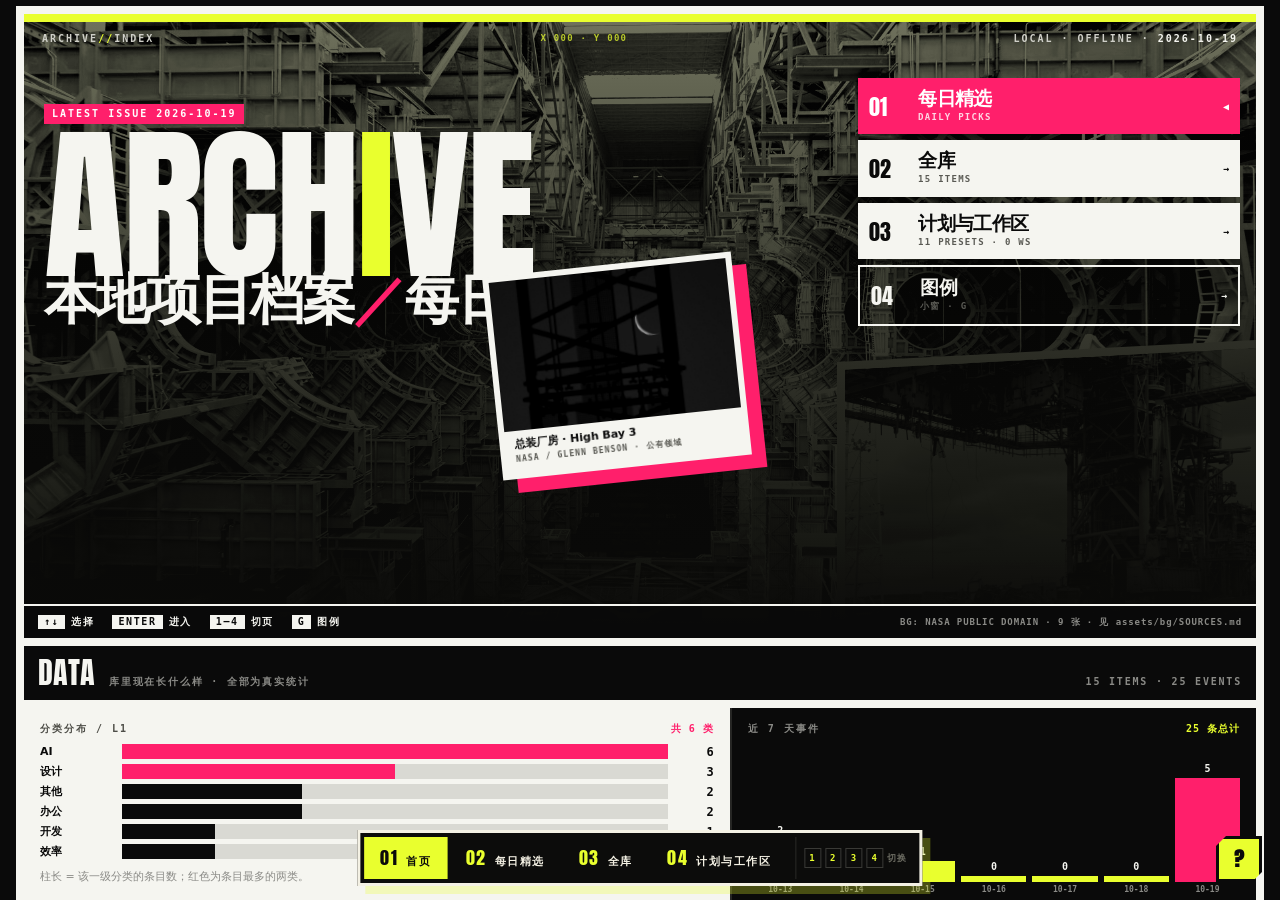
==== index.html @ 202c5e9d "fix: ship user-flow tools and add package dependency gate" ====
<!DOCTYPE html>
<html lang="zh-CN">
<head>
<base href="data/site/">
<meta charset="utf-8">
<title>本地开源项目 · 档案站</title>
<style>
@font-face{font-family:"Big";src:url("../../assets/anton-latin.woff2") format("woff2");font-display:swap}
:root{--ink:#0a0a0a;--paper:#f4f1e4;--fluoro:#e9ff2e;--magenta:#ff1f6b;--mono:SFMono-Regular,Consolas,monospace}
*{box-sizing:border-box}
html,body{margin:0;height:100%;background:#080807;color:var(--paper);font:14px/1.5 "Noto Sans SC","Microsoft YaHei UI",system-ui,sans-serif;overflow:hidden}
#view{position:fixed;inset:0;width:100%;height:100%;border:0;background:#080807}

/* 底部游戏式导航坞 */
.dock{position:fixed;left:50%;bottom:14px;transform:translateX(-50%);z-index:50;display:flex;align-items:stretch;gap:2px;
  background:#0c0c0b;border:3px solid var(--paper);box-shadow:8px 8px 0 rgba(233,255,46,.28);padding:4px}
.dock a{display:flex;align-items:baseline;gap:8px;text-decoration:none;color:var(--paper);
  font:700 11px/1 var(--mono);letter-spacing:.14em;padding:10px 14px;border:2px solid transparent;white-space:nowrap;cursor:pointer;
  transition:background .12s,color .12s,border-color .12s}
.dock a .n{font:400 18px/1 "Big",Impact,sans-serif;color:var(--fluoro)}
.dock a:hover{border-color:var(--paper)}
.dock a.on{background:var(--fluoro);color:#0a0a0a;border-color:var(--fluoro)}
.dock a.on .n{color:#0a0a0a}
.dock .k{margin-left:6px;padding:10px 8px;font:700 9px/1.6 var(--mono);letter-spacing:.14em;color:#6a6a60;border-left:1px solid #2a2a26;display:flex;align-items:center;gap:4px}
.dock .k b{color:var(--fluoro);border:1.5px solid #3a3a36;padding:2px 4px;font-weight:700}
.dock .k b:last-child{margin-right:0}

/* 左上角状态 */
.status{position:fixed;left:16px;bottom:18px;z-index:50;font:700 9px/1.6 var(--mono);letter-spacing:.18em;color:#6a6a60;
  border-left:3px solid var(--fluoro);padding-left:10px;pointer-events:none;text-transform:uppercase}
.status b{display:block;font:400 22px/1 "Big",Impact,sans-serif;color:var(--paper);letter-spacing:0}
.status i{font-style:normal;color:var(--fluoro)}
.status .dot{color:var(--magenta)}

/* ============================================================================
   图例小窗：斜切多边形 + 进场动画 + 每类不同表现
   ============================================================================ */
.lbtn{position:fixed;right:18px;bottom:18px;z-index:70;width:46px;height:46px;background:var(--fluoro);color:#0a0a0a;
  border:3px solid #0a0a0a;font:700 20px/1 "Big",Impact,sans-serif;cursor:pointer;
  clip-path:polygon(0 10px,10px 0,100% 0,100% calc(100% - 10px),calc(100% - 10px) 100%,0 100%);
  box-shadow:4px 4px 0 var(--magenta);transition:transform .12s}
.lbtn:hover{transform:translate(-2px,-2px)}
.lbtn.on{background:var(--magenta);color:#fff;box-shadow:4px 4px 0 var(--fluoro)}

.legend{position:fixed;inset:0;z-index:80;display:none;align-items:center;justify-content:center;padding:26px}
.legend.on{display:flex}
.legend .mask{position:absolute;inset:0;background:rgba(6,6,5,.62);backdrop-filter:blur(10px);-webkit-backdrop-filter:blur(10px)}
.legend .frame{position:relative;width:min(940px,94vw);max-height:86vh;padding:3px;background:var(--fluoro);
  clip-path:polygon(0 18px,18px 0,calc(100% - 58px) 0,100% 58px,100% calc(100% - 18px),calc(100% - 18px) 100%,58px 100%,0 calc(100% - 58px));
  animation:lgIn .34s cubic-bezier(.2,.85,.2,1) both}
@keyframes lgIn{from{opacity:0;transform:translateY(26px) rotate(-.8deg) scale(.97)}to{opacity:1;transform:none}}
.legend .panel{position:relative;background:#0b0b0a;color:var(--paper);padding:24px 26px 20px;overflow-y:auto;overflow-x:hidden;max-height:calc(86vh - 6px);
  clip-path:polygon(0 17px,17px 0,calc(100% - 56px) 0,100% 56px,100% calc(100% - 17px),calc(100% - 17px) 100%,56px 100%,0 calc(100% - 56px))}
.legend .panel::after{content:"";position:absolute;inset:0;pointer-events:none;
  background:linear-gradient(115deg,transparent 0 40%,rgba(233,255,46,.06) 46%,transparent 52%);
  animation:lgSweep 2.6s linear infinite}
@keyframes lgSweep{from{transform:translateX(-60%)}to{transform:translateX(60%)}}
.legend h3{margin:0 0 2px;font:400 34px/1 "Big",Impact,sans-serif;color:var(--paper);letter-spacing:.01em}
.legend h3 i{font-style:normal;color:var(--fluoro)}
.legend .sub{margin:0 0 16px;font:700 9px/1.6 var(--mono);letter-spacing:.22em;color:var(--grey);text-transform:uppercase}
.legend .x{position:absolute;right:16px;top:14px;width:34px;height:34px;background:none;border:2px solid var(--paper);color:var(--paper);font:400 18px/1 var(--mono);cursor:pointer;z-index:3}
.legend .x:hover{background:var(--magenta);border-color:var(--magenta)}

.lgrid{display:grid;grid-template-columns:1fr 1fr;gap:20px 26px}
@media (max-width:820px){.lgrid{grid-template-columns:1fr}}
.lbox.wide{grid-column:1/-1}
.lbox{border-top:2px solid #2a2a26;padding-top:12px;opacity:0;animation:lgUp .38s ease forwards}
.lbox:nth-child(1){animation-delay:.06s}.lbox:nth-child(2){animation-delay:.12s}.lbox:nth-child(3){animation-delay:.18s}
.lbox:nth-child(4){animation-delay:.24s}.lbox:nth-child(5){animation-delay:.3s}.lbox:nth-child(6){animation-delay:.36s}
@keyframes lgUp{from{opacity:0;transform:translateY(12px)}to{opacity:1;transform:none}}
.lbox h4{margin:0 0 10px;font:700 10.5px/1 var(--mono);letter-spacing:.2em;color:var(--grey);text-transform:uppercase;display:flex;justify-content:space-between}
.lbox h4 i{font-style:normal;color:var(--fluoro)}

/* 档位：大字母块 + 一行解释 */
.tiers{display:flex;gap:6px}
.tiers .t{flex:1;min-width:0;background:#151513;padding:9px 9px 8px;border:2px solid #2d2d29}
.tiers .t b{display:block;font:400 34px/1 "Big",Impact,sans-serif;color:var(--fluoro)}
.tiers .t.s b{color:var(--magenta)}
.tiers .t span{display:block;margin-top:6px;font:700 10px/1.4 var(--mono);letter-spacing:.1em;color:var(--paper)}
.tiers .t i{display:block;margin-top:2px;font:400 11.5px/1.5 "Noto Serif SC",serif;color:#a8a394;font-style:normal}
.tiers .t:hover{border-color:var(--fluoro);transform:translateY(-2px);transition:.12s}

/* 状态：脉冲点 */
.stats{display:flex;flex-direction:column;gap:7px}
.stats .s{display:flex;align-items:center;gap:10px;font:700 11.5px/1.5 var(--mono);color:#cfc9b8}
.stats .s em{font-style:normal;width:9px;height:9px;border-radius:50%;background:#3a3a36;flex:0 0 9px}
.stats .s.on em{background:var(--fluoro);box-shadow:0 0 0 0 rgba(233,255,46,.5);animation:pulse 1.8s infinite}
@keyframes pulse{0%{box-shadow:0 0 0 0 rgba(233,255,46,.45)}70%{box-shadow:0 0 0 9px rgba(233,255,46,0)}100%{box-shadow:0 0 0 0 rgba(233,255,46,0)}}
.stats .s span{color:#8f8b7f;font-weight:600}

/* 风险：分段条 */
.risk{display:flex;gap:4px;margin-bottom:6px}
.risk i{height:10px;flex:1;background:#1c1c19;border:1px solid #2d2d29}
.risk i.l{background:#4a7a3a}.risk i.m{background:#e0a92e}.risk i.h{background:var(--magenta)}
.risk i.r{border-color:#ff1f6b;background:repeating-linear-gradient(45deg,#ff1f6b 0 4px,#0b0b0a 4px 8px);animation:blink 1.4s steps(2) infinite}
@keyframes blink{50%{opacity:.45}}
.riskleg{display:grid;grid-template-columns:repeat(4,1fr);gap:4px;font:600 8.5px/1.4 var(--mono);letter-spacing:.08em;color:#8f8b7f}

/* 徽章：邮戳 */
.badges{display:flex;flex-wrap:wrap;gap:6px}
.badges span{font:700 9.5px/1.2 var(--mono);letter-spacing:.1em;border:2px solid var(--paper);padding:6px 7px;transform:rotate(-2deg)}
.badges span:nth-child(even){transform:rotate(2deg)}
.badges span b{color:var(--fluoro)}

/* 评分：动画条 */
.score .row{display:grid;grid-template-columns:72px 1fr 36px;gap:8px;align-items:center;margin-bottom:6px;font:600 10px/1 var(--mono);color:#a8a394}
.score .row i{height:7px;background:#1c1c19;position:relative}
.score .row i b{position:absolute;left:0;top:0;bottom:0;background:var(--fluoro);width:0;animation:barGrow 1s cubic-bezier(.2,.8,.2,1) forwards}
.score .row:nth-child(2) i b{animation-delay:.1s}.score .row:nth-child(3) i b{animation-delay:.15s}
.score .row:nth-child(4) i b{animation-delay:.2s}.score .row:nth-child(5) i b{animation-delay:.25s}
@keyframes barGrow{to{width:var(--w)}}

/* 操作说明 */
.keys{display:flex;flex-direction:column;gap:7px;font:600 11px/1.5 var(--mono);color:#b8b3a4}
.keys b{display:inline-block;min-width:26px;text-align:center;border:1.5px solid #3a3a36;color:var(--fluoro);padding:2px 5px;margin-right:6px}
/* 加载遮罩 */
.load{position:fixed;inset:0;z-index:60;background:#080807;display:flex;align-items:center;justify-content:center;
  font:400 42px/1 "Big",Impact,sans-serif;color:var(--fluoro);letter-spacing:.04em;transition:opacity .25s}
.load.off{opacity:0;pointer-events:none}

/* 换骨：只在每日精选显示（当前启用 C/D；A/B 实验骨架暂不接入） */
.skel{position:fixed;left:16px;bottom:14px;z-index:60;display:none;align-items:center;gap:4px;padding:4px;
  background:#0c0c0b;border:2px solid var(--paper);box-shadow:5px 5px 0 rgba(255,31,107,.35);
  font:700 9px/1 var(--mono);letter-spacing:.14em}
.skel.on{display:flex}
.skel b{color:#6a6a60;padding:6px 5px}
.skel a{color:var(--paper);text-decoration:none;padding:6px 9px;border:1.5px solid #3a3a36;cursor:pointer}
.skel a:hover{border-color:var(--paper)}
.skel a.on{background:var(--fluoro);color:#0a0a0a;border-color:var(--fluoro)}

@media (max-width:720px){
  .dock a{padding:9px 10px;font-size:9px}
  .dock a .n{font-size:15px}
  .dock .k{display:none}
}
</style>
<!-- BUILD-STAMP: build 2026-10-19 20:07 ｜ 数据指纹 04E36F67152A ｜ 15 条 -->
</head>
<body>
<div class="load" id="load">ARCHIVE<span style="color:var(--magenta)">//</span>LOADING</div>

<div class="status" hidden>
  <b>ARCHIVE<i>//</i>15</b>
  <span>LOCAL · OFFLINE · <span class="dot">●</span> ONLINE</span>
</div>

<iframe id="view" title="页面"></iframe>

<nav class="dock" id="dock" aria-label="主菜单">
  <a data-r="home"><span class="n">01</span>首页</a>
  <a data-r="daily"><span class="n">02</span>每日精选</a>
  <a data-r="library"><span class="n">03</span>全库</a>
  <a data-r="plans"><span class="n">04</span>计划与工作区</a>
  <span class="k"><b>1</b><b>2</b><b>3</b><b>4</b> 切换</span>
</nav>
<button class="lbtn" id="lbtn" title="图例（G）" aria-label="打开图例">?</button>
<div class="skel" id="skel" aria-label="换骨">
  <b>换骨</b>
  <a data-l="c" href="#/daily">结构轴版</a>
</div>

<div class="legend" id="legend" role="dialog" aria-modal="true" aria-label="图例">
  <div class="mask" id="lgMask"></div>
  <div class="frame">
    <div class="panel">
      <button class="x" id="lgX" aria-label="关闭">×</button>
      <h3>图例<i>//</i>LEGEND</h3>
      <p class="sub">ARCHIVE 的读法 · TIER / STATUS / RISK / BADGE / SCORE</p>

      <div class="lgrid">
        <div class="lbox">
          <h4>档位 · TIER <i>进不进每日精选看这个</i></h4>
          <div class="tiers">
            <div class="t s"><b>S</b><span>立刻能用</span><i>当天就想装来试</i></div>
            <div class="t"><b>A</b><span>值得一试</span><i>有明确用途，值得花时间</i></div>
            <div class="t"><b>B</b><span>备用</span><i>特定场景才想起来</i></div>
            <div class="t"><b>C</b><span>档案</span><i>不推荐，留档观察</i></div>
            <div class="t"><b>D</b><span>不推荐</span><i>质量不足，仍在库</i></div>
            <div class="t"><b>×</b><span>不再看</span><i>状态为 dropped，记录保留</i></div>
          </div>
        </div>

        <div class="lbox">
          <h4>状态 · STATUS <i>我对它的态度</i></h4>
          <div class="stats">
            <div class="s"><em></em>观望 <span>WATCHING · 先收着，还没用</span></div>
            <div class="s on"><em></em>活跃 <span>ACTIVE · 正在用 / 跟进</span></div>
            <div class="s"><em></em>已弃 <span>DROPPED · 用过但不合适（≠ 退稿）</span></div>
          </div>
        </div>

        <div class="lbox">
          <h4>风险 · RISK <i>装之前先看这栏</i></h4>
          <div class="risk"><i class="l"></i><i class="m"></i><i class="h"></i><i class="r"></i></div>
          <div class="riskleg"><span>低 · 无副作用</span><span>中 · 要授权/配置</span><span>高 · 碰权限或数据</span><span>红线 · 一律不收录</span></div>
        </div>

        <div class="lbox">
          <h4>徽章 · BADGE <i>额外的信号</i></h4>
          <div class="badges">
            <span>★ <b>推荐过</b>（PICKED 印章）</span>
            <span>🏢 <b>官方出品</b></span>
          </div>
        </div>

        <div class="lbox score">
          <h4>评分 · SCORE <i>五项各 20 分 · 合计 100</i></h4>
          <div class="row"><span>易用性</span><i><b style="--w:90%"></b></i><span>18/20</span></div>
          <div class="row"><span>文档</span><i><b style="--w:80%"></b></i><span>16/20</span></div>
          <div class="row"><span>成熟度</span><i><b style="--w:90%"></b></i><span>18/20</span></div>
          <div class="row"><span>维护</span><i><b style="--w:75%"></b></i><span>15/20</span></div>
          <div class="row"><span>风险</span><i><b style="--w:50%"></b></i><span>10/20</span></div>
        </div>

        <div class="lbox">
          <h4>操作 · KEYS <i>不只是鼠标</i></h4>
          <div class="keys">
            <div><b>1</b><b>2</b><b>3</b><b>4</b> 切换 首页 / 每日精选 / 全库 / 计划与工作区</div>
            <div><b>G</b> 打开这个图例 · <b>ESC</b> 关闭</div>
            <div><b>点卡片</b> 看完整档案（背景会虚化）</div>
          </div>
        </div>
      </div>
    </div>
  </div>
</div>

<script>
(function () {
  var PAGES = {
    home: 'home-brutal-token.generated.html',
    daily: 'daily-layout-c-finsara.generated.html',
    library: 'library-notebook.generated.html',
    plans: 'plans-shelf.generated.html'
  };
  var view = document.getElementById('view'), dock = document.getElementById('dock'), load = document.getElementById('load');
  var cur = null, first = true;

  function parse() {
    var h = (location.hash || '#/home').replace('#/', '');
    var parts = h.split('/');
    if (parts[0] === 'all') { parts[0] = 'library'; }
    return { route: PAGES[parts[0]] ? parts[0] : 'home', sub: parts[1] || '' };
  }
  function urlFor(route, sub) {
    var base = PAGES[route] || PAGES.home;
    if (route === 'library' && sub === 'wall') { base = base + '?view=wall'; }
    return base;
  }
  function render() {
    var p = parse();
    var src = urlFor(p.route, p.sub);
    if (view.getAttribute('data-src') !== src) {
      view.setAttribute('data-src', src);
      view.src = src;
    }
    [].forEach.call(dock.querySelectorAll('a'), function (a) {
      a.classList.toggle('on', a.getAttribute('data-r') === p.route);
    });
    var skel = document.getElementById('skel');
    if (skel) {
      skel.classList.toggle('on', p.route === 'daily');
      var curL = p.sub || 'c';
      [].forEach.call(skel.querySelectorAll('a'), function (a) {
        a.classList.toggle('on', p.route === 'daily' && a.getAttribute('data-l') === curL);
      });
    }
    document.title = '档案站 · ' + ({ home: '首页', daily: '每日精选', library: '全库', plans: '计划' }[p.route]);
  }
  window.addEventListener('hashchange', render);
  [].forEach.call(dock.querySelectorAll('a'), function (a) {
    a.addEventListener('click', function () {
      location.hash = '#/' + a.getAttribute('data-r');
      render();
    });
  });
  var lg = document.getElementById('legend'), lbtn = document.getElementById('lbtn');
  function openLg() { lg.classList.add('on'); lbtn.classList.add('on'); document.body.style.overflow = 'hidden'; }
  function closeLg() { lg.classList.remove('on'); lbtn.classList.remove('on'); document.body.style.overflow = ''; }
  lbtn.addEventListener('click', openLg);
  document.getElementById('lgMask').addEventListener('click', closeLg);
  document.getElementById('lgX').addEventListener('click', closeLg);
  function handleKey(k) {
    if (k === 'g' || k === 'G') { lg.classList.contains('on') ? closeLg() : openLg(); }
    if (k === 'Escape') { closeLg(); }
    if (k === '1') { location.hash = '#/home'; }
    if (k === '2') { location.hash = '#/daily'; }
    if (k === '3') { location.hash = '#/library'; }
    if (k === '4') { location.hash = '#/plans'; }
  }
  document.addEventListener('keydown', function (e) {
    /* 在输入框里打字时不要抢键 */
    var t = e.target;
    if (t && /^(INPUT|TEXTAREA|SELECT)$/.test(t.tagName)) return;
    handleKey(e.key);
  });
  /* iframe 里的页面把 1–4 / G / ESC 转发上来（站内打开时，焦点在页面里也生效） */
  window.addEventListener('message', function (ev) {
    if (ev.source !== view.contentWindow) return;
    var d = ev.data || {};
    if (d.__archiveRoute) {
      var h = String(d.__archiveRoute || '');
      if (h === '#/picks') h = '#/daily';
      if (h.indexOf('#/legend') === 0) { openLg(); return; }
      if (h.indexOf('#/') === 0) location.hash = h.slice(1);
      return;
    }
    if (d.__archiveKey) handleKey(d.__archiveKey);
  });

  /* 页面内部的锚点（#/daily、#/all、#/plans…）转成站点路由 */
  view.addEventListener('load', function () {
    if (load && !load.classList.contains('off')) { setTimeout(function () { load.classList.add('off'); }, 120); }
    try {
      var w = view.contentWindow, d = view.contentDocument;
      w.addEventListener('hashchange', function () {
        var h = w.location.hash.replace('#/', '');
        var map = { daily: 'daily', all: 'library', library: 'library', plans: 'plans', home: 'home', picks: 'daily' };
        if (h.indexOf('legend') === 0) { openLg(); return; }
        var key = map[h.split('/')[0]];
        if (key) { location.hash = '#/' + key; }
      });
      /* 页面里的外链改成新窗口，别把 iframe 带走 */
      [].forEach.call(d.querySelectorAll('a[href^="http"]'), function (a) { a.target = '_blank'; a.rel = 'noopener'; });
    } catch (e) { /* file:// 下拿不到 contentWindow 时忽略 */ }
  });

  render();
  if ((location.hash || '').indexOf('legend') >= 0) { setTimeout(openLg, 260); }
})();
</script>
</body>
</html>
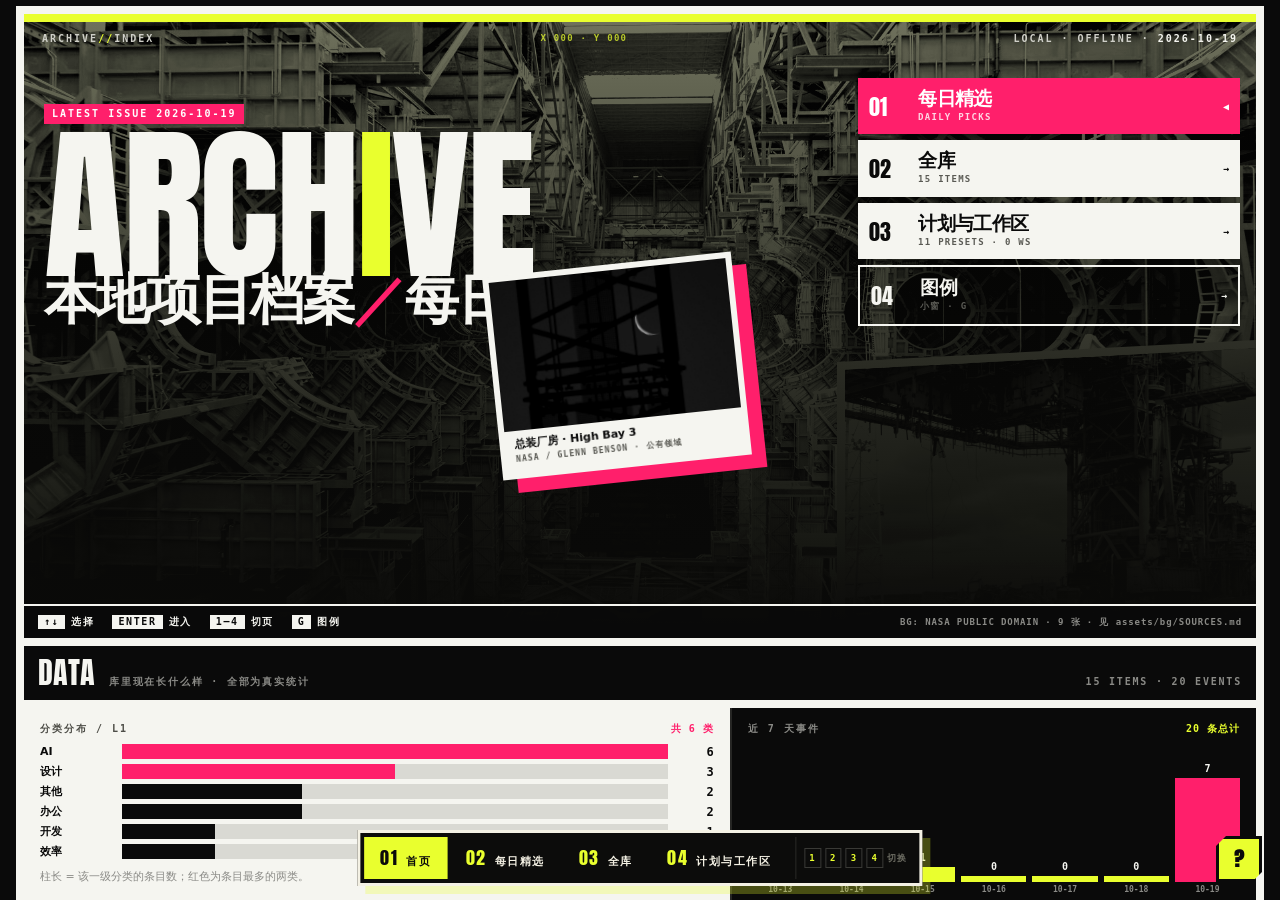
==== commit 8ad46aad: "feat: B placeholders, demo sample report, remove unrated wording" ====
--- a/index.html
+++ b/index.html
@@ -134,7 +134,7 @@
   .dock .k{display:none}
 }
 </style>
-<!-- BUILD-STAMP: build 2026-10-19 20:07 ｜ 数据指纹 04E36F67152A ｜ 15 条 -->
+<!-- BUILD-STAMP: build 2026-10-19 20:21 ｜ 数据指纹 5F8A946DA027 ｜ 15 条 -->
 </head>
 <body>
 <div class="load" id="load">ARCHIVE<span style="color:var(--magenta)">//</span>LOADING</div>
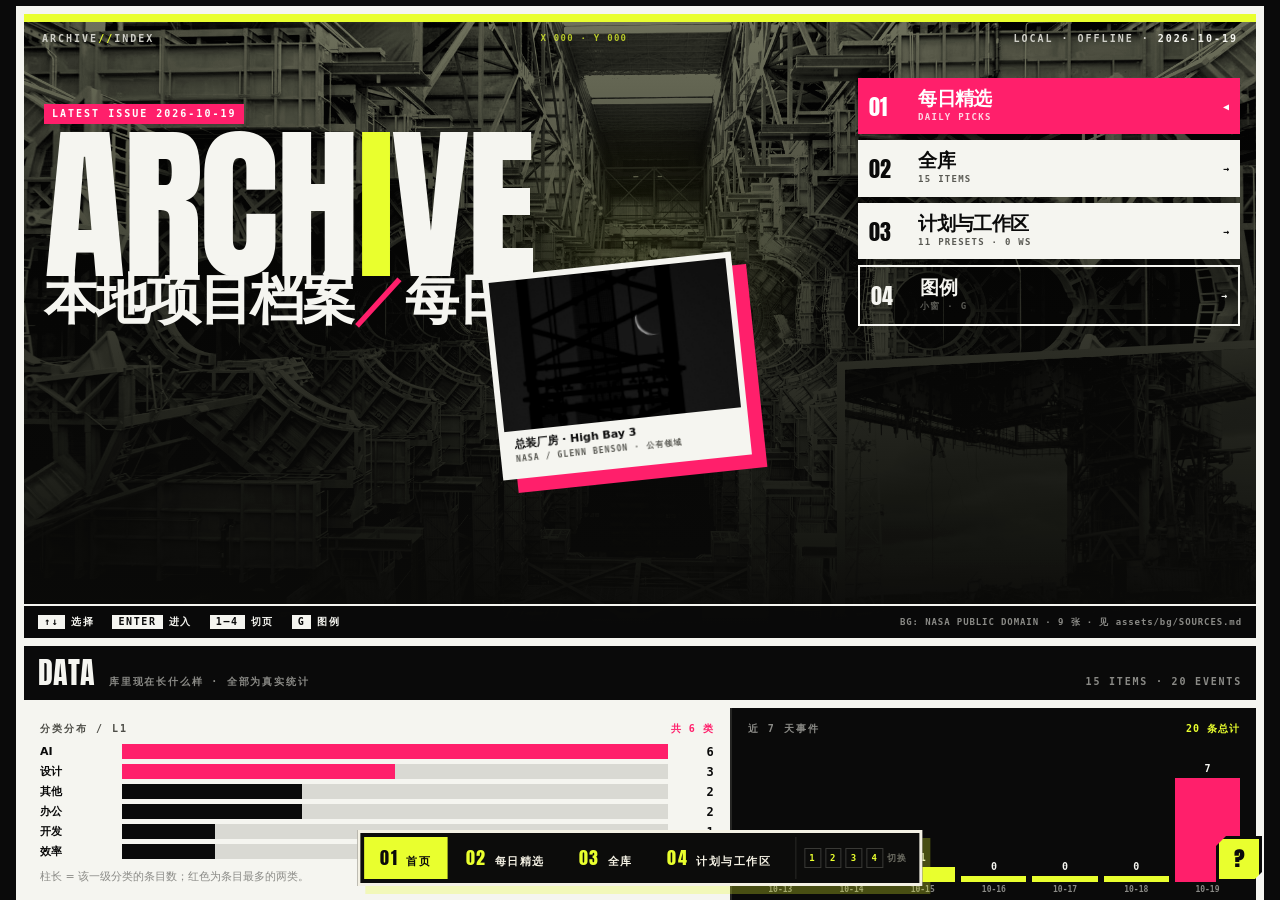
==== commit fcebda5a: "fix: 快照写入门禁 + append-snapshot 唯一写入器 (v1.1.2)" ====
--- a/index.html
+++ b/index.html
@@ -94,7 +94,17 @@
 .risk i.l{background:#4a7a3a}.risk i.m{background:#e0a92e}.risk i.h{background:var(--magenta)}
 .risk i.r{border-color:#ff1f6b;background:repeating-linear-gradient(45deg,#ff1f6b 0 4px,#0b0b0a 4px 8px);animation:blink 1.4s steps(2) infinite}
 @keyframes blink{50%{opacity:.45}}
-.riskleg{display:grid;grid-template-columns:repeat(4,1fr);gap:4px;font:600 8.5px/1.4 var(--mono);letter-spacing:.08em;color:#8f8b7f}
+.riskleg{display:grid;grid-template-columns:repeat(3,1fr);gap:4px;font:600 8.5px/1.4 var(--mono);letter-spacing:.08em;color:#8f8b7f}
+/* 图例补充说明：一行小注 */
+.lg-note{margin:8px 0 0;font:600 9px/1.55 var(--mono);letter-spacing:.04em;color:#8f8b7f}
+/* 推荐层级：四个词 */
+.quotas{display:flex;flex-direction:column;gap:6px}
+.quotas .q{display:flex;gap:10px;align-items:baseline;font:600 10.5px/1.5 var(--mono);color:#cfc9b8}
+.quotas .q b{flex:0 0 74px;color:var(--fluoro);font:700 10px/1.4 var(--mono);letter-spacing:.08em}
+.quotas .q span{color:#8f8b7f;font-weight:600}
+/* 日报结构：01–05 */
+.blocks{margin:2px 0 0;font:700 12px/1.9 var(--mono);color:#cfc9b8;letter-spacing:.04em}
+.blocks b{color:var(--fluoro);font-weight:400}
 
 /* 徽章：邮戳 */
 .badges{display:flex;flex-wrap:wrap;gap:6px}
@@ -134,9 +144,10 @@
   .dock .k{display:none}
 }
 </style>
-<!-- BUILD-STAMP: build 2026-10-19 20:21 ｜ 数据指纹 5F8A946DA027 ｜ 15 条 -->
+  <link rel="stylesheet" href="../../assets/ui/motion.css">
+<!-- BUILD-STAMP: build 2026-10-24 16:38 ｜ 数据指纹 95C5C0F3C3B4 ｜ 15 条 -->
 </head>
-<body>
+<body data-motion-page="shell">
 <div class="load" id="load">ARCHIVE<span style="color:var(--magenta)">//</span>LOADING</div>
 
 <div class="status" hidden>
@@ -165,34 +176,38 @@
     <div class="panel">
       <button class="x" id="lgX" aria-label="关闭">×</button>
       <h3>图例<i>//</i>LEGEND</h3>
-      <p class="sub">ARCHIVE 的读法 · TIER / STATUS / RISK / BADGE / SCORE</p>
+      <p class="sub">ARCHIVE 的读法 · TIER / STATUS / RISK / BADGE / SCORE / QUOTA / BLOCKS</p>
 
       <div class="lgrid">
         <div class="lbox">
-          <h4>档位 · TIER <i>进不进每日精选看这个</i></h4>
+          <h4>档位 · TIER <i>质量档位，不是版次</i></h4>
           <div class="tiers">
-            <div class="t s"><b>S</b><span>立刻能用</span><i>当天就想装来试</i></div>
-            <div class="t"><b>A</b><span>值得一试</span><i>有明确用途，值得花时间</i></div>
-            <div class="t"><b>B</b><span>备用</span><i>特定场景才想起来</i></div>
-            <div class="t"><b>C</b><span>档案</span><i>不推荐，留档观察</i></div>
-            <div class="t"><b>D</b><span>不推荐</span><i>质量不足，仍在库</i></div>
-            <div class="t"><b>×</b><span>不再看</span><i>状态为 dropped，记录保留</i></div>
-          </div>
+            <div class="t s"><b>S</b><span>今天最值得先看</span><i>≥80 分 · 主推荐头版默认给它</i></div>
+            <div class="t"><b>A</b><span>值得看</span><i>65–79 · 有明确用途</i></div>
+            <div class="t"><b>B</b><span>可以留意</span><i>55–64 · 不推荐进主推荐</i></div>
+            <div class="t"><b>C</b><span>进档案</span><i>45–54 · 不推荐，留档观察</i></div>
+            <div class="t"><b>D</b><span>不推荐</span><i>&lt;45 · 质量不足，仍在库</i></div>
+          </div>
+          <p class="lg-note">S+A 进主推荐，还受「≤8 条」名额约束；D 档 ≠ 不再看（那是状态）。</p>
         </div>
 
         <div class="lbox">
           <h4>状态 · STATUS <i>我对它的态度</i></h4>
           <div class="stats">
-            <div class="s"><em></em>观望 <span>WATCHING · 先收着，还没用</span></div>
-            <div class="s on"><em></em>活跃 <span>ACTIVE · 正在用 / 跟进</span></div>
-            <div class="s"><em></em>已弃 <span>DROPPED · 用过但不合适（≠ 退稿）</span></div>
-          </div>
+            <div class="s"><em></em>已收录 <span>ACTIVE · 在库里，没特别处理（默认）</span></div>
+            <div class="s on"><em></em>正在用 <span>USING · 我真的在用它</span></div>
+            <div class="s"><em></em>继续观察 <span>WATCHING · 先放着，以后再看</span></div>
+            <div class="s"><em></em>正在研究 <span>RESEARCHING · 我在研究它</span></div>
+            <div class="s"><em></em>不再看 <span>DROPPED · 以后不继续关注；记录保留</span></div>
+          </div>
+          <p class="lg-note">「不再看」≠ 删除；也 ≠ D 档（D 档是质量，状态是态度）。</p>
         </div>
 
         <div class="lbox">
           <h4>风险 · RISK <i>装之前先看这栏</i></h4>
-          <div class="risk"><i class="l"></i><i class="m"></i><i class="h"></i><i class="r"></i></div>
-          <div class="riskleg"><span>低 · 无副作用</span><span>中 · 要授权/配置</span><span>高 · 碰权限或数据</span><span>红线 · 一律不收录</span></div>
+          <div class="risk"><i class="l"></i><i class="m"></i><i class="h"></i></div>
+          <div class="riskleg"><span>低 · 无副作用</span><span>中 · 要授权/配置</span><span>高 · 碰权限或数据</span></div>
+          <p class="lg-note">红线不是第四档：命中合规红线（盗版/破解/外挂等）直接排除，不进入风险等级。</p>
         </div>
 
         <div class="lbox">
@@ -200,16 +215,36 @@
           <div class="badges">
             <span>★ <b>推荐过</b>（PICKED 印章）</span>
             <span>🏢 <b>官方出品</b></span>
-          </div>
+            <span><b>SELF</b> 用户自推</span>
+            <span><b>REPEAT</b> 二次推荐</span>
+          </div>
+          <p class="lg-note">SELF = 你自己带进库的（默认进旧闻新报，不占主推荐）；REPEAT = 满 7 天 + 新信号，仍不占名额。</p>
         </div>
 
         <div class="lbox score">
-          <h4>评分 · SCORE <i>五项各 20 分 · 合计 100</i></h4>
-          <div class="row"><span>易用性</span><i><b style="--w:90%"></b></i><span>18/20</span></div>
-          <div class="row"><span>文档</span><i><b style="--w:80%"></b></i><span>16/20</span></div>
-          <div class="row"><span>成熟度</span><i><b style="--w:90%"></b></i><span>18/20</span></div>
-          <div class="row"><span>维护</span><i><b style="--w:75%"></b></i><span>15/20</span></div>
-          <div class="row"><span>风险</span><i><b style="--w:50%"></b></i><span>10/20</span></div>
+          <h4>规则分 · SCORE <i>满分 100 · 权重 35/15/20/20/10</i></h4>
+          <div class="row"><span>实用性</span><i><b style="--w:80%"></b></i><span>28/35</span></div>
+          <div class="row"><span>上手成本</span><i><b style="--w:80%"></b></i><span>12/15</span></div>
+          <div class="row"><span>活跃度</span><i><b style="--w:80%"></b></i><span>16/20</span></div>
+          <div class="row"><span>热度</span><i><b style="--w:60%"></b></i><span>12/20</span></div>
+          <div class="row"><span>可信度</span><i><b style="--w:70%"></b></i><span>7/10</span></div>
+          <p class="lg-note">这是规则分 score；体验分 experience.score 是另一套，两者不混用。</p>
+        </div>
+
+        <div class="lbox">
+          <h4>推荐层级 · QUOTA <i>四个最容易混的词</i></h4>
+          <div class="quotas">
+            <div class="q"><b>主推荐</b><span>当天检索发现的 S/A，≤8 条（S ≤3）</span></div>
+            <div class="q"><b>特别展示</b><span>官方/大厂，≤3 条，不占主推荐名额</span></div>
+            <div class="q"><b>推荐过</b><span>历史上进过主推荐，≠ 今天的主推荐</span></div>
+            <div class="q"><b>二次推荐</b><span>老朋友里满 7 天 + 新信号，标 REPEAT，不占名额</span></div>
+          </div>
+        </div>
+
+        <div class="lbox">
+          <h4>日报结构 · 01–06 <i>内容块，不是版次</i></h4>
+          <p class="blocks"><b>01</b> 今日头条 → <b>02</b> 重点报道 → <b>03</b> 观察面 → <b>04</b> 边栏观察 → <b>05</b> 特别栏目 → <b>06</b> 旧闻新报</p>
+          <p class="lg-note">S/A/B/C/D 是承重档位，不是版别；这个站点没有「C 版 / D 版」。</p>
         </div>
 
         <div class="lbox">
@@ -329,5 +364,6 @@
   if ((location.hash || '').indexOf('legend') >= 0) { setTimeout(openLg, 260); }
 })();
 </script>
+  <script src="../../assets/ui/motion.js" defer></script>
 </body>
 </html>
--- a/assets/ui/motion.css
+++ b/assets/ui/motion.css
@@ -0,0 +1,62 @@
+/* site-motion.css — 全站动效层（2026-10-20）
+   原则：状态先可见；只做有目的的运动；减少动态效果优先。 */
+:root{
+  --mo-fast:140ms;--mo-base:220ms;--mo-slow:420ms;--mo-focal:820ms;
+  --mo-ease:cubic-bezier(.16,1,.3,1);
+}
+/* ---------- 可见性优先：未启用 JS 时内容始终可见 ---------- */
+body.motion-ready [data-motion-reveal]{opacity:0;transform:translateY(10px)}
+body.motion-ready [data-motion-reveal].is-in{opacity:1;transform:none;transition:opacity .5s var(--mo-ease),transform .5s var(--mo-ease);transition-delay:var(--mo-delay,0ms)}
+body.motion-ready [data-motion-reveal="fade"]{transform:none}
+/* ---------- 顶部读取进度：日报 / 周报 ---------- */
+.motion-progress{position:fixed;left:0;top:0;z-index:9998;height:2px;width:0;background:var(--red,#c81f16);box-shadow:0 0 10px rgba(200,31,22,.55);pointer-events:none;transition:width .08s linear}
+/* ---------- 首页：一次性扫描 + 色差 + 局部光斑 ---------- */
+body[data-motion-page="home"] .hero{position:relative;isolation:isolate}
+.motion-spotlight{position:absolute;inset:0;z-index:2;pointer-events:none;background:radial-gradient(260px 220px at var(--mx,50%) var(--my,40%),rgba(233,255,46,.10),transparent 72%);opacity:.9;mix-blend-mode:screen}
+.motion-scanline-home{position:absolute;inset:0;z-index:3;pointer-events:none;overflow:hidden}
+.motion-scanline-home::before{content:"";position:absolute;left:0;right:0;top:-18%;height:18%;background:linear-gradient(180deg,transparent,rgba(46,242,208,.24),rgba(233,255,46,.12),transparent);filter:blur(1px);animation:moScanHome 860ms cubic-bezier(.2,.8,.2,1) 120ms both}
+.motion-glitch{animation:moGlitch 780ms steps(1,end) 120ms both}
+.motion-glitch::after{content:attr(data-text);position:absolute;inset:0;pointer-events:none}
+@keyframes moScanHome{0%{transform:translateY(-20%);opacity:0}18%{opacity:.9}100%{transform:translateY(620%);opacity:0}}
+@keyframes moGlitch{0%,100%{text-shadow:none;transform:none}8%{text-shadow:2px 0 #ff1f6b,-2px 0 #2ef2d0;transform:translateX(1px)}16%{text-shadow:-2px 0 #e9ff2e,2px 0 #2ef2d0;transform:translateX(-1px)}24%{text-shadow:none;transform:none}32%{text-shadow:1px 0 #ff1f6b,-1px 0 #2ef2d0;transform:translateX(1px)}42%{text-shadow:none;transform:none}}
+/* ---------- 站点壳：切页扫描幕 + iframe 过渡 ---------- */
+body[data-motion-page="shell"] #view{transition:opacity .28s var(--mo-ease),filter .28s var(--mo-ease),transform .28s var(--mo-ease)}
+body[data-motion-page="shell"].motion-route #view{opacity:.35;filter:blur(2px) contrast(1.1);transform:translateY(4px)}
+.motion-route-curtain{position:fixed;inset:0;z-index:9997;pointer-events:none;background:url("../bg/archive-awt-00387-plate.jpg") center/cover;opacity:0;mix-blend-mode:screen;filter:grayscale(1) contrast(1.3) brightness(.7);transition:opacity .16s linear}
+.motion-route-curtain.on{opacity:.16;animation:moCurtain 420ms var(--mo-ease) both}
+@keyframes moCurtain{0%{clip-path:inset(0 0 100% 0)}35%{clip-path:inset(0 0 0 0)}100%{clip-path:inset(100% 0 0 0)}}
+/* ---------- 工业底纹：新素材只做低强度环境层 ---------- */
+.motion-texture{position:fixed;inset:0;z-index:0;pointer-events:none;background-size:cover;background-position:center;opacity:.035;mix-blend-mode:multiply}
+.motion-texture.ribbed{background-image:url("../bg/archive-ribbed-concrete.jpg")}
+.motion-texture.rebar{background-image:url("../bg/archive-rebar-concrete.jpg");opacity:.05;mix-blend-mode:screen;filter:grayscale(1) contrast(1.4) brightness(.65)}
+.motion-texture.tunnel{background-image:url("../bg/archive-awt-00386-plate.jpg");opacity:.045;mix-blend-mode:multiply;filter:grayscale(1) contrast(1.25) brightness(.9)}
+/* ---------- 周报图版：轻微视差（只动 transform，幅度小） ---------- */
+body[data-motion-page="weekly"] .plate{will-change:transform}
+/* ---------- 每周图表：入视口时一次扫描 ---------- */
+.chart-wrap{position:relative}
+.chart-wrap.motion-scan::after{content:"";position:absolute;inset:0;pointer-events:none;background:linear-gradient(180deg,transparent,rgba(46,242,208,.20),transparent);mix-blend-mode:screen;animation:moChartScan 1.15s var(--mo-ease) both}
+@keyframes moChartScan{0%{transform:translateY(-110%);opacity:0}30%{opacity:.9}100%{transform:translateY(110%);opacity:0}}
+/* ---------- 档案浮窗：只加一条扫描边，不再加整套动画 ---------- */
+.archive-window::after{content:"";position:absolute;left:0;right:0;top:0;height:1px;z-index:4;pointer-events:none;background:linear-gradient(90deg,transparent,rgba(46,242,208,.65),transparent);animation:moArchiveScan 1.1s var(--mo-ease) .18s both}
+@keyframes moArchiveScan{0%{transform:translateY(0);opacity:0}25%{opacity:.9}100%{transform:translateY(68vh);opacity:0}}
+/* ---------- 微交互：只补反馈，不改布局 ---------- */
+@media(hover:hover){
+  .motion-ready .wcard:hover .wcard-in{filter:brightness(1.06)}
+  .motion-ready .box:hover{filter:brightness(1.04)}
+  .motion-ready .aw-card:hover{filter:brightness(1.03)}
+}
+/* ---------- 减少动态效果 ---------- */
+@media(prefers-reduced-motion:reduce){
+  body.motion-ready [data-motion-reveal]{opacity:1!important;transform:none!important;transition:none!important}
+  .motion-spotlight,.motion-scanline-home,.motion-route-curtain,.motion-texture{display:none!important}
+  .motion-glitch{animation:none!important;text-shadow:none!important;transform:none!important}
+  .motion-progress{display:none!important}
+  .archive-window::after,.chart-wrap.motion-scan::after{display:none!important}
+  #view{transition:none!important}
+}
+/* 打印：揭示动画不应让正文消失 */
+@media print{
+  body.motion-ready [data-motion-reveal]{opacity:1!important;transform:none!important;transition:none!important}
+  .motion-spotlight,.motion-scanline-home,.motion-route-curtain,.motion-texture,.motion-progress{display:none!important}
+  .archive-window::after,.chart-wrap.motion-scan::after{display:none!important}
+}
